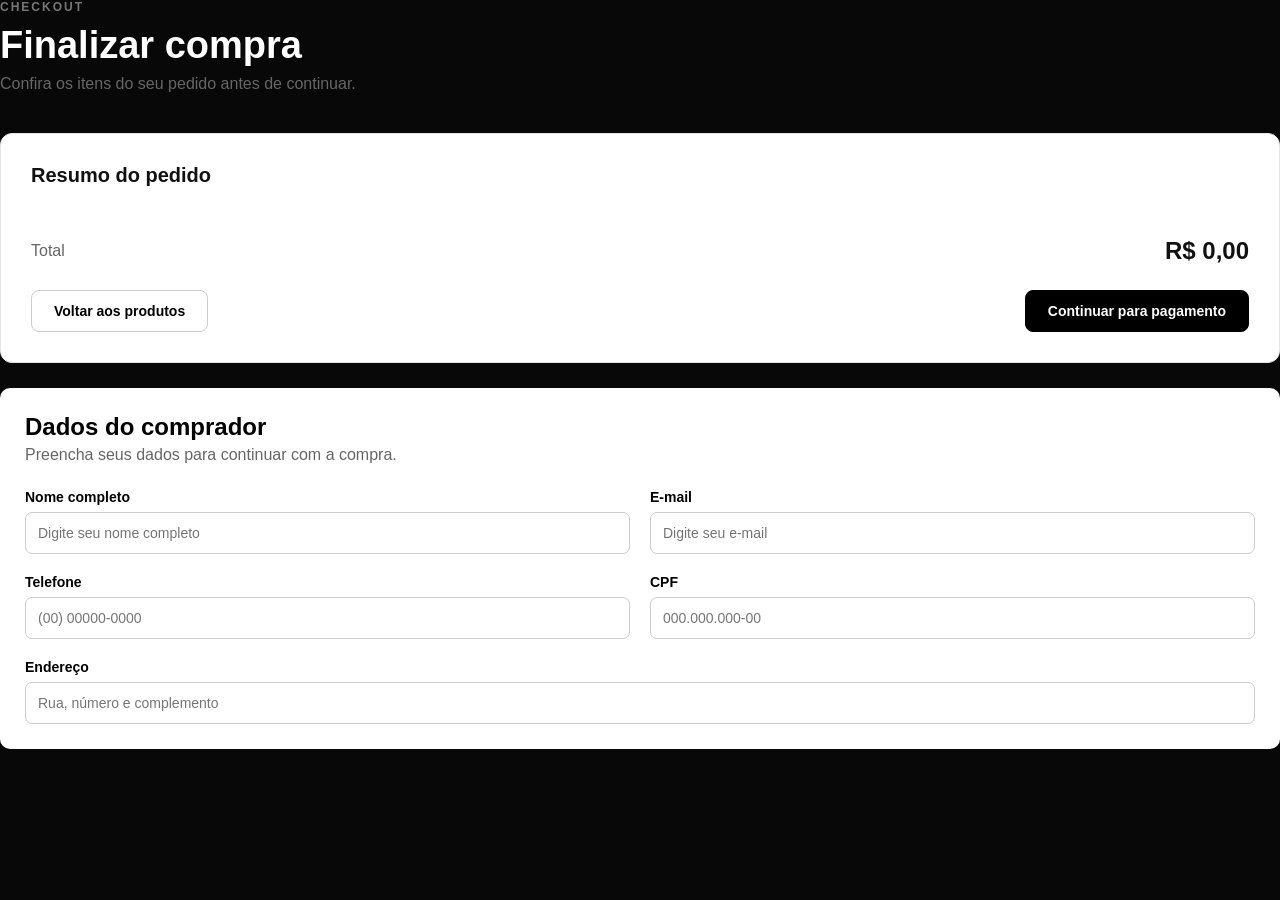
==== checkout.html @ 051f550e "Primeira versao do Harmonia Pianos" ====
<!DOCTYPE html>
<html lang="pt-br">

<head>
    <meta charset="UTF-8">
    <meta name="viewport" content="width=device-width, initial-scale=1.0">
    <title>Checkout | Harmonia Pianos</title>
    <link rel="stylesheet" href="style.css">
</head>

<body>

    <main>
        <div class="checkout-cabecalho">
            <p class="checkout-etapa">CHECKOUT</p>
            <h1>Finalizar compra</h1>
            <p>Confira os itens do seu pedido antes de continuar.</p>
        </div>

        <section class="resumo-pedido">
            <h2>Resumo do pedido</h2>

            <div id="checkout-itens"></div>

            <div class="checkout-total-area">
                <span>Total</span>
                <p id="checkout-total">R$ 0,00</p>
            </div>

            <div class="checkout-acoes">
                <a href="produto.html" class="btn-voltar-carrinho">
                    Voltar aos produtos
                </a>

                <button type="button" id="btn-continuar-pagamento">
                    Continuar para pagamento
                </button>
            </div>
        </section>

        <section class="dados-comprador">

            <h2>Dados do comprador</h2>
            <p>Preencha seus dados para continuar com a compra.</p>

            <form id="form-comprador">

                <div class="campo-formulario">
                    <label for="nome">Nome completo</label>
                    <input type="text" id="nome" name="nome" placeholder="Digite seu nome completo" required>
                </div>

                <div class="campo-formulario">
                    <label for="email">E-mail</label>
                    <input type="email" id="email" name="email" placeholder="Digite seu e-mail" required>
                </div>

                <div class="campo-formulario">
                    <label for="telefone">Telefone</label>
                    <input type="tel" id="telefone" name="telefone" placeholder="(00) 00000-0000" required>
                </div>

                <div class="campo-formulario">
                    <label for="cpf">CPF</label>
                    <input type="text" id="cpf" name="cpf" placeholder="000.000.000-00" required>
                </div>

                <div class="campo-formulario">
                    <label for="endereco">Endereço</label>
                    <input type="text" id="endereco" name="endereco" placeholder="Rua, número e complemento" required>
                </div>

            </form>

        </section>

        </div>

    </main>

    <script src="checkout.js"></script>
</body>

</html>
---- style.css ----
* {
    margin: 0;
    padding: 0;
    box-sizing: border-box;
    font-family: Arial, Helvetica, sans-serif;
}

:root {
    --fundo: #080808;
    --fundo-secundario: #111111;
    --card: #181818;
    --destaque: #FFFFFF;
    --texto-secundario: #b8b8b8;
    --destaque: #FFFFFF;
    --borda: #333333;
}

body {
    background-color: var(--fundo);
    color: var(--destaque);
}




.nav-bar {
    width: 100%;
    padding: 20px 40px;

    display: flex;
    justify-content: space-between;
    align-items: center;
    gap: 20px;

    background-color: var(--destaque);
    border-bottom: 1px solid var(--borda);
}

.nav-bar h1 {
    color: var(--fundo-secundario);
    font-size: 26px;
    white-space: nowrap;
}



.nav-search-cart {
    display: flex;
    align-items: center;
    gap: 12px;
}


.search-container {
    display: flex;
    align-items: center;
    background-color: var(--card);
    border: 1px solid var(--borda);
    border-radius: 25px;
    padding: 6px 14px;
    width: 320px;
    transition: border-color 0.3s ease, box-shadow 0.3s ease;
}

.search-container:focus-within {
    border-color: var(--destdestaque);
    box-shadow: 0 0 0 3px rgba(79, 70, 229, 0.25);
}

.search-container input {
    background: transparent;
    border: none;
    outline: none;
    color: var(--texto);
    font-size: 15px;
    width: 100%;
    padding: 6px 6px;
}

.search-container input::placeholder {
    color: var(--texto-secundario);
}

.search-container button {
    background: transparent;
    border: none;
    color: var(--texto-secundario);
    cursor: pointer;
    display: flex;
    align-items: center;
    justify-content: center;
    padding: 4px;
    border-radius: 50%;
    transition: color 0.2s ease, transform 0.2s ease;
}

.search-container button:hover {
    color: var(--texto);
    transform: scale(1.1);
}



.cart-btn {
    position: relative;
    display: flex;
    align-items: center;
    justify-content: center;
    width: 42px;
    height: 42px;
    background-color: var(--card);
    border: 1px solid var(--borda);
    border-radius: 50%;
    color: var(--texto-secundario);
    text-decoration: none;
    transition: all 0.3s ease;
    flex-shrink: 0;
}

.cart-btn:hover {
    color: var(--texto);
    border-color: var(--destaque);
    background-color: #2a3444;
    transform: translateY(-2px);
}

.cart-badge {
    position: absolute;
    top: -4px;
    right: -4px;
    background-color: var(--destaque);
    color: var(--texto);
    font-size: 11px;
    font-weight: bold;
    width: 18px;
    height: 18px;
    border-radius: 50%;
    display: flex;
    align-items: center;
    justify-content: center;
    border: 2px solid var(--fundo-secundario);
}

.nav-bar {
    flex-wrap: wrap;
}

.nav-bar1 ul {
    display: flex;
    align-items: center;
    flex-wrap: wrap;
    gap: 12px 30px;
    list-style: none;
}

@media (max-width: 768px) {

    .nav-bar1 ul {
        display: flex;
        flex-wrap: wrap;
        justify-content: center;
        gap: 12px 20px;
        list-style: none;
    }

}

.nav-bar1 a {
    color: var(--fundo);
    text-decoration: none;
    font-size: 16px;
    transition: 0.3s;
}

.nav-bar1 a:hover {
    color: #3D3D3D;
}



.container {
    width: 100%;
    max-width: 1200px;
    margin: 0 auto;
    padding: 40px 20px;

    min-height: 560px;

    display: flex;
    justify-content: center;
    align-items: center;
    gap: 30px;
    flex-wrap: wrap;
}




.card {
    width: 320px;
    min-height: 420px;
    background-color: var(--card);
    border: 1px solid var(--borda);
    border-radius: 14px;
    display: flex;
    flex-direction: column;
    overflow: hidden;
    transition: transform 0.3s ease, border-color 0.3s ease, box-shadow 0.3s ease;
}



.card-img-container {
    width: 100%;
    height: 200px;
    background-color: var(--fundo-secundario);
    overflow: hidden;
}

.card-img-container img {
    width: 100%;
    height: 100%;
    object-fit: cover;
    display: block;
    transition: transform 0.4s ease;
}


.card-content {
    padding: 22px 20px;
    display: flex;
    flex-direction: column;
    flex-grow: 1;
    justify-content: space-between;
}

.card h2 {
    color: var(--texto);
    font-size: 20px;
    margin-bottom: 12px;
    line-height: 1.3;
}


.card p {
    color: var(--texto-secundario);
    font-size: 14px;
    line-height: 1.6;
    margin-bottom: 20px;
    flex-grow: 1;
}




.card-footer {
    display: flex;
    flex-direction: column;
    gap: 14px;
    margin-top: auto;
}



.card span {
    color: var(--texto);
    font-size: 15px;
    font-weight: bold;
    letter-spacing: 0.5px;

}




.card button {
    width: 100%;
    padding: 12px;

    border: none;
    border-radius: 8px;

    background-color: var(--destaque);
    color: var(--fundo);

    font-size: 16px;
    font-weight: bold;

    cursor: pointer;

    transition: background-color 0.3s ease, transform 0.2s ease;
}

.card button:hover {
    background-color: #d9d9d9;
    color: #000000;
    transform: translateY(-2px);
}




.card:hover {
    transform: translateY(-8px);
    border-color: var(--destaque);
    box-shadow: 0 12px 28px rgba(0, 0, 0, 0.35);
}

.card:hover .card-img-container img {
    transform: scale(1.06);
}


.footer {
    margin-top: 30px;
    background-color: var(--destaque);
    border-top: 1px solid var(--borda);
}

@media (max-width: 768px) {
    .footer {
        margin-top: 30px;
    }
}


.footer-content {
    max-width: 1200px;
    margin: auto;
    padding: 50px 40px;

    display: flex;
    justify-content: space-between;
    gap: 40px;
}

.footer h2 {
    color: var(--fundo);
    margin-bottom: 10px;
}

.footer h3 {
    color: var(--fundo);
    margin-bottom: 15px;
}

.footer p {
    color: var(--fundo-secundario);
}

.footer-navegation {
    display: flex;
    flex-direction: column;
    gap: 10px;
}

.footer-navegation a {
    color: var(--fundo);
    text-decoration: none;
    transition: 0.3s;
}

.footer-navegation a:hover {
    color: #3D3D3D;
}

.footer-contact p {
    margin-bottom: 10px;
}

.footer-bottom {
    padding: 20px;
    text-align: center;
    border-top: 1px solid var(--borda);
}



@media (max-width: 768px) {
    .nav-bar {
        flex-direction: column;
        gap: 15px;
        text-align: center;
        padding: 20px;
    }

    .nav-search-cart {
        width: 100%;
        max-width: 400px;
        justify-content: center;
    }

    .search-container {
        flex: 1;
        width: 100%;
    }

    .container {
        padding: 40px 15px;
        gap: 20px;
    }

    .card {
        width: 100%;
        max-width: 340px;
    }

    .footer-content {
        flex-direction: column;
        text-align: center;
        gap: 30px;
    }
}


.produto-img {
    width: 100%;
    height: 280px;
    object-fit: cover;
    border-radius: 8px;
}

.produto-card {
    width: 400px;
    background-color: #FFFFFF;
    color: black;
    border-radius: 12px;
    overflow: hidden;
    padding: 15px;
}

.produto-card h2 {
    margin-top: 15px;
    margin-bottom: 8px;
}

.produto-card p {
    margin-bottom: 10px;
}

.preço {
    font-size: 22px;
    font-weight: bold;
}

.btn-comprar {
    width: 100%;
    padding: 12px;
    border: none;
    border-radius: 8px;
    background-color: black;
    color: white;
    font-size: 16px;
    cursor: pointer;
}

.btn-comprar:hover {
    background-color: #333;
}

.produto-card {
    transition: transform 0.3s ease;
}

.produto-card:hover {
    transform: translateY(-5px);
}

.produtos {
    display: flex;
    flex-wrap: wrap;
    gap: 25px;
    padding: 30px 20px;
}

.produtos-titulo {
    padding: 30px 20px 0;
}

.produtos-titulo h1 {
    margin-bottom: 8px;
}

.carrinho-modal {
    display: none;
    position: fixed;
    top: 0;
    left: 0;
    width: 100%;
    height: 100%;


    background-color: rgb(0, 0, 0, 0.6);


    z-index: 999;
}



.carrinho-conteudo {
    background-color: white;
    color: black;
    width: 350px;
    max-width: 100%;
    height: 100%;
    padding: 20px;
    box-sizing: border-box;

    position: absolute;
    top: 0;
    right: 0;

    border-radius: 0;
    overflow-y: auto;
    box-shadow: -5px 0 20px rgba(0, 0, 0, 0.2);
    transform: translateX(100%);
    transition: transform 0.3s ease;
}

.carrinho-modal.show .carrinho-conteudo {
    transform: translateX(0);
}



.carrinho-item {
    padding: 15px 0;
    border-bottom: 1px solid #ddd;
}

.fechar-carrinho {
    width: 100%;
    padding: 10px;
    margin-top: 15px;

    background-color: #000;
    color: white;

    border: none;
    border-radius: 6px;

    cursor: pointer;
}

.fechar-carrinho:hover {
    background-color: #333;
}

/* Controle de quantidade */

.controle-quantidade {
    display: flex;
    align-items: center;
    gap: 12px;
    margin: 12px 0;
}

.controle-quantidade button {
    width: 30px;
    height: 32px;
    background-color: #111;
    color: white;
    border: none;
    border-radius: 6px;
    cursor: pointer;
    font-size: 18px;
    transition: 0.2s;
}

.controle-quantidade button:hover {
    background-color: #555;
}

.controle-quantidade span {
    font-size: 16px;
    font-weight: bold;
}

.remover-item {
    background-color: transparent;
    color: #d32f2f;
    border: 1px solid #d32f2f;
    border-radius: 6px;
    padding: 6px 12px;
    cursor: pointer;
    font-size: 14px;
    transition: 0.2s;
}

.remover-item:hover {
    background-color: #d32f2f;
    color: white;
}


.carrinho-conteudo {
    transform: translateX(110%);
    transition: transform 0.3s ease;
}

.carrinho-modal.aberto .carrinho-conteudo {
    transform: translateX(0);
}

#mensagem-busca {
    display: none;
    text-align: center;
    margin-top: 30px;
    font-size: 18px;
}

.finalizar-compra {
    width: 100%;
    background-color: #000;
    color: white;
    border: none;
    padding: 12px;
    margin-top: 15px;
    border-radius: 6px;
    cursor: pointer;
    font-size: 16px;
    transition: 0.2s;

}

.finalizar-compra:hover {
    background-color: #333333;
}

/* ===- CHECKOUT ==== */

.checkout-page {
    min-height: 100vh;
    background: #f5f5f5;
    color: #111;
    padding: 50px 20px;
}

.checkout-container {
    max-width: 900px;
    margin: 0 auto;
}

.voltar-produtos {
    display: block;
    max-width: 900px;
    margin: 0 auto 30px;
    color: #555;
    text-decoration: none;
    font-size: 14px;
}

.voltar-produtos:hover {
    color: #000;
}

.checkout-cabecalho {
    margin-bottom: 40px;
}

.checkout-etapa {
    font-size: 12px;
    font-weight: 600;
    letter-spacing: 2px;
    color: #777;
    margin-bottom: 10px;
}

.checkout-cabecalho h1 {
    font-size: 38px;
    margin-bottom: 8px;
}

.checkout-cabecalho>p:last-child {
    color: #666;
}

.resumo-pedido {
    background: #fff;
    padding: 30px;
    border: 1px solid #e5e5e5;
    border-radius: 12px;
}

.resumo-pedido h2 {
    font-size: 20px;
    margin-bottom: 25px;
}

.checkout-item {
    padding: 20px 0;
    border-bottom: 1px solid #e5e5e5;
}

.checkout-item h3 {
    font-size: 17px;
    margin-bottom: 8px;
}

.checkout-item p {
    color: #666;
    font-size: 14px;
    margin: 3px 0;
}

.checkout-total-area {
    display: flex;
    justify-content: space-between;
    align-items: center;
    padding-top: 25px;
    margin-top: 5px;
}

.checkout-total-area span {
    color: #666;
}

#checkout-total {
    font-size: 24px;
    font-weight: 700;
    margin: 0;
}

/* Correção das cores do checkout */

.resumo-pedido,
.resumo-pedido h2,
.checkout-item h3,
.checkout-total-area,
#checkout-total {
    color: #111;
}

.checkout-item h3 {
    font-weight: 600;
}

.checkout-total-area #checkout-total {
    color: #111;
}

/* Ações dp checkout */

.checkout-acoes {
    display: flex;
    justify-content: space-between;
    align-items: center;
    gap: 15px;
    margin-top: 25px;
}

.btn-voltar-carrinho,
#btn-continuar-pagamento {
    padding: 12px 22px;
    border-radius: 8px;
    font-size: 14px;
    font-weight: 600;
    cursor: pointer;
    transition: 0.3s ease;
}

/* Voltar aos produtos */

.btn-voltar-carrinho {
    color: #000;
    background: transparent;
    border: 1px solid #ccc;
    text-decoration: none;
}

.btn-voltar-carrinho:hover {
    background: #f2f2f2;
}

/* Continuar para pagamento */

#btn-continuar-pagamento {
    background: #000;
    color: #fff;
    border: 1px solid #000;
}

#btn-continuar-pagamento:hover {
    background: #333;
    transform: translateY(-2px);
}

/* Dados do comprador */

.dados-comprador {
    background: #fff;
    color: #000;
    margin-top: 25px;
    padding: 25px;
    border-radius: 10px;
}

.dados-comprador h2 {
    margin-bottom: 5px;
}

.dados-comprador>p {
    color: #666;
    margin-bottom: 25px;
}

#form-comprador {
    display: grid;
    grid-template-columns: repeat(2, 1fr);
    gap: 20px;
}

.campo-formulario {
    display: flex;
    flex-direction: column;
    gap: 7px;
}

.campo-formulario:last-child {
    grid-column: 1 / -1;
}

.campo-formulario label {
    font-size: 14px;
    font-weight: 600;
}

.campo-formulario input {
    width: 100%;
    padding: 12px;
    border: 1px solid #ccc;
    border-radius: 7px;
    font-size: 14px;
    outline: none;
    box-sizing: border-box;
    transition: 0.2s ease;
}

.campo-formulario input:focus {
    border-color: #000;
}


/* Página de pagamento */


.pagamento-cabecalho {
    padding: 40px 25px 25px;
    color: #fff;
}

.pagamento-etapa {
    font-size: 13px;
    letter-spacing: 2px;
    color: #aaa;
    margin-bottom: 8px;
}

.pagamento-cabecalho h1 {
    font-size: 32px;
    margin-bottom: 8px;
}

.pagamento-cabecalho>p:last-child {
    color: #aaa;
}

.pagamento-container {
    background: #fff;
    color: #000;
    margin: 0 25px;
    padding: 25px;
    border-radius: 10px;
}

.pagamento-container h2 {
    margin-bottom: 20px;
}

.opcoes-pagamento {
    display: grid;
    grid-template-columns: repeat(3, 1fr);
    gap: 15px;
}

.opcao-pagamento {
    background: #fff;
    color: #000;
    border: 1px solid #ccc;
    border-radius: 8px;
    padding: 20px;
    font-size: 16px;
    font-weight: 600;
    cursor: pointer;
    transition: 0.3s ease;
}

.opcao-pagamento:hover {
    background: #000;
    color: #fff;
    border-color: #000;
    transform: translateY(-2px);
}

#detalhes-pagamento {
    margin-top: 25px;
}

.detalhe-pix,
.detalhe-boleto {
    padding: 20px;
    background-color: #f7f7f7;
    border-radius: 8px;
}

.detalhes-pix h3,
.detalhes-boleto h3 {
    font-size: 20px;
    margin-bottom: 8px;
}

.detalhes-pix p,
.detalhe-boleto p {
    color: #555;
    margin-bottom: 18px;
}

.btn-finalizar-pix,
.btn-finalizar-boleto {
    background-color: #000;
    color: #FFFFFF;
    border: none;
    border-radius: 7px;
    padding: 12px 20px;
    font-size: 14px;
    cursor: pointer;
    transition: 0, 3s ease;
}

.btn-finalizar-pix:hover,
.btn-finalizar-boleto:hover {
    background-color: #333;
    transform: translateY(-2px);
}

.btn-finalizar-boleto {
    margin-top: 12px;
}


/* ==== PAGAMENTO COM CARTÃO ==== */

#detalhes-pagamento {
    margin-top: 24px;
}

/* CARTÃO */

.detalhes-cartao {
    display: grid;
    grid-template-columns: 1fr 1fr;
    gap: 16px;
}

.detalhes-cartao h3 {
    grid-column: 1 / -1;
    font-size: 20px;
    margin: 0 0 4px;
}

.campo-cartao {
    display: flex;
    flex-direction: column;
    gap: 7px;
}

.campo-cartao label {
    font-size: 14px;
    font-weight: 600;
}

.campo-cartao input {
    width: 100%;
    padding: 12px;
    border: 1px solid #ccc;
    border-radius: 7px;
    font-size: 15px;
    outline: none;
    transition: 0, 2s ease;
}

.campo-cartao input:focus {
    border-color: #000;
}

.btn-finalizar-cartao {
    grid-column: 1 / -1;

    background: #000;
    color: #FFFFFF;

    border: none;
    border-radius: 7px;

    padding: 13px 22px;

    font-size: 14px;
    font-weight: 600;

    cursor: pointer;
    width: fit-content;

    transition: 0.3s ease;
}

.btn-finalizar-cartao:hover {
    transform: translateY(-2px);
    opacity: 0.85;
}

/* CELULAR */

@media (max-width: 600px) {
    .detalhes-cartao {
        grid-template-columns: 1fr;
    }

    .detalhes-cartao h3,
    .btn-finalizar-cartao {
        grid-column: 1;
    }

    .btn-finalizar-cartao {
        width: 100%;
    }
}

.btn-confirmar-pix,
.btn-confirmar-boleto {
    background-color: #000;
    color: #fff;
    border: none;
    border-radius: 8px;
    padding: 14px 20px;
    margin-top: 15px;
    font-size: 14px;
    font-weight: 600;
    cursor: pointer;
    transition: 0.3s ease;
}

.btn-confirmar-pix:hover,
.btn-confirmar-boleto:hover {
    background-color: #333;
    transform: translateY(-2px);
}


/* Confirmação do pagamento */

.pagamento-sucesso {
    display: flex;
    flex-direction: column;
    align-items: flex-start;
    gap: 15px;
    padding: 20px 0;
}

.pagamento-sucesso h3 {
    font-size: 22px;
    font-weight: 700;
    color: #111;
}

.pagamento-sucesso p {
    font-size: 15px;
    line-height: 1.6;
    color: #555;
}

.btn-confirmar-cartao {
    background-color: #000;
    color: #FFFFFF;
    border: none;
    border-radius: 8px;
    padding: 14px 24px;
    font-size: 14px;
    font-weight: 600;
    cursor: pointer;
    margin-top: 10px;
    transition: background-color 0.3s ease;
}

.btn-confirmar-cartao:hover {
    background-color: #333;
}


/* Página de confirmação do pedido */


.pagina-confirmacao {
    min-height: 100vh;
    background-color: #080808;
    display: flex;
    justify-content: center;
    align-items: center;
    padding: 30px 20px;
}

.confirmacao-card {
    background-color: #FFFFFF;
    color: #111;
    width: 100%;
    max-width: 650px;
    padding: 40px;
    border-radius: 12px;
}

.confirmacao-card h1 {
    font-size: 30px;
    margin-bottom: 20px;
}

.confirmacao-card h2 {
    font-size: 22px;
    margin-top: 30px;
    margin-bottom: 15px;
}

.confirmacao-card p {
    font-size: 16px;
    line-height: 1.6;
    margin-bottom: 12px;
}

.btn-voltar-loja {
    display: inline-block;
    background-color: #000000;
    color: #FFFFFF;
    padding: 14px 24px;
    border-radius: 8px;
    text-decoration: none;
    font-weight: 600;
    margin-top: 25px;
    transition: background-color 0.3 ease;
}

.btn-voltar-loja:hover {
    background-color: #333333;
}

@media (max-width: 600px) {
    .confirmacao-card {
        padding: 25px;
    }

    .confirmacao-card h1 {
        font-size: 25px;
    }
}

/* REPONSIVIDADE - CELULAR */

@media (max-width: 768px) {

    /* Página de produtos */
    .produtos-container,
    .produtos-grid,
    .lista-produtos {
        display: grid;
        grid-template-columns: 1fr;
        gap: 20px;
        padding: 15px;
    }

    /* Imagens dos produtos */
    .produto-card img {
        width: 100%;
        height: auto;
        object-fit: contain;
    }

    /* Cards dos produtos */
    .produto-card {
        width: 100%;
        max-width: 100%;
        box-sizing: border-box;
    }

    /* Botões */
    .produtos-card button {
        width: 100%;
    }
}
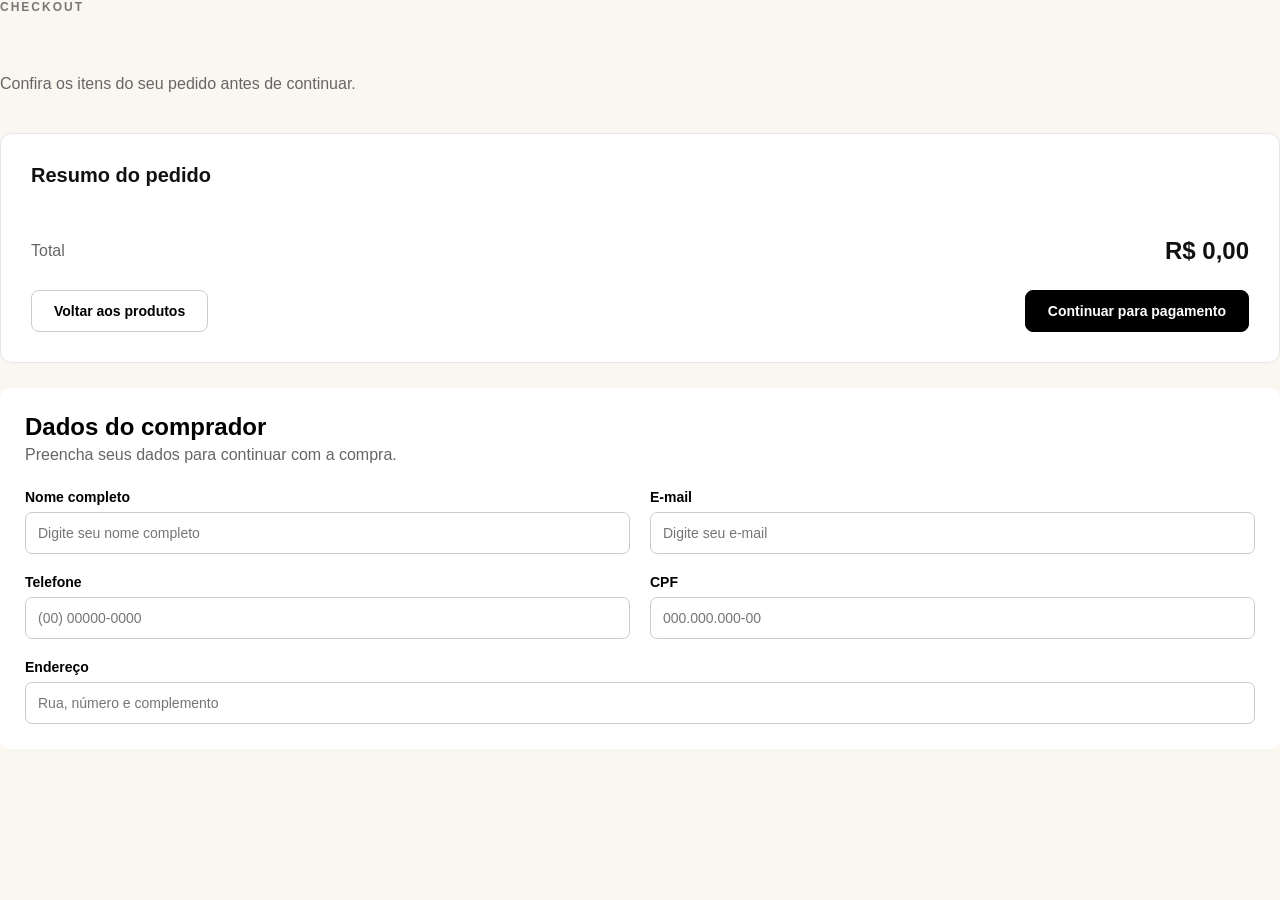
==== commit 8f385e86: "Adiciona novos instrumentos e melhora os cards" ====
--- a/checkout.html
+++ b/checkout.html
@@ -4,7 +4,7 @@
 <head>
     <meta charset="UTF-8">
     <meta name="viewport" content="width=device-width, initial-scale=1.0">
-    <title>Checkout | Harmonia Pianos</title>
+    <title>Checkout | Harmonia Music</title>
     <link rel="stylesheet" href="style.css">
 </head>
 
--- a/style.css
+++ b/style.css
@@ -1,3 +1,4 @@
+/* ===== CONFIGURAÇÕES GERAIS ===== */
 * {
     margin: 0;
     padding: 0;
@@ -6,40 +7,44 @@
 }
 
 :root {
-    --fundo: #080808;
-    --fundo-secundario: #111111;
-    --card: #181818;
-    --destaque: #FFFFFF;
-    --texto-secundario: #b8b8b8;
-    --destaque: #FFFFFF;
+    --fundo: #121212;
+    --fundo-secundario: #282828;
+    --card: #282828;
+    --destaque: #F4B942;
+    --texto: #faf7f0;
+    --destaque: #F4B942;
     --borda: #333333;
 }
 
 body {
-    background-color: var(--fundo);
-    color: var(--destaque);
-}
-
-
-
-
+    background-color: var(--texto);
+    color: #faf7f0;
+}
+
+
+
+
+/* ===== CABEÇALHO E NAVEGAÇÃO ===== */
 .nav-bar {
     width: 100%;
     padding: 20px 40px;
-
     display: flex;
     justify-content: space-between;
     align-items: center;
     gap: 20px;
-
-    background-color: var(--destaque);
+    background-color: var(--fundo);
     border-bottom: 1px solid var(--borda);
 }
 
 .nav-bar h1 {
-    color: var(--fundo-secundario);
+    color: var(--texto);
     font-size: 26px;
     white-space: nowrap;
+}
+
+.nav-bar1 a {
+    color: var(--texto);
+    text-decoration: none;
 }
 
 
@@ -128,7 +133,7 @@
     position: absolute;
     top: -4px;
     right: -4px;
-    background-color: var(--destaque);
+    background-color: var(--texto);
     color: var(--texto);
     font-size: 11px;
     font-weight: bold;
@@ -166,18 +171,19 @@
 }
 
 .nav-bar1 a {
-    color: var(--fundo);
+    color: var(--texto);
     text-decoration: none;
     font-size: 16px;
     transition: 0.3s;
 }
 
 .nav-bar1 a:hover {
-    color: #3D3D3D;
-}
-
-
-
+    color: var(--destaque);
+}
+
+
+
+/* ===== CARDS DA PÁGINA INICIAL ===== */
 .container {
     width: 100%;
     max-width: 1200px;
@@ -232,6 +238,7 @@
     flex-direction: column;
     flex-grow: 1;
     justify-content: space-between;
+    gap: 12px;
 }
 
 .card h2 {
@@ -276,23 +283,18 @@
 .card button {
     width: 100%;
     padding: 12px;
-
     border: none;
     border-radius: 8px;
-
-    background-color: var(--destaque);
+    background-color: var(--texto);
     color: var(--fundo);
-
     font-size: 16px;
     font-weight: bold;
-
     cursor: pointer;
-
     transition: background-color 0.3s ease, transform 0.2s ease;
 }
 
 .card button:hover {
-    background-color: #d9d9d9;
+    background-color: #e5dfd3;
     color: #000000;
     transform: translateY(-2px);
 }
@@ -311,9 +313,10 @@
 }
 
 
+/* ===== RODAPÉ ===== */
 .footer {
     margin-top: 30px;
-    background-color: var(--destaque);
+    background-color: var(--fundo-secundario);
     border-top: 1px solid var(--borda);
 }
 
@@ -335,17 +338,17 @@
 }
 
 .footer h2 {
-    color: var(--fundo);
+    color: var(--texto);
     margin-bottom: 10px;
 }
 
 .footer h3 {
-    color: var(--fundo);
+    color: var(--texto);
     margin-bottom: 15px;
 }
 
 .footer p {
-    color: var(--fundo-secundario);
+    color: var(--texto);
 }
 
 .footer-navegation {
@@ -355,13 +358,13 @@
 }
 
 .footer-navegation a {
-    color: var(--fundo);
+    color: var(--texto);
     text-decoration: none;
     transition: 0.3s;
 }
 
 .footer-navegation a:hover {
-    color: #3D3D3D;
+    color: var(--destaque);
 }
 
 .footer-contact p {
@@ -376,6 +379,7 @@
 
 
 
+/* ===== AJUSTES RESPONSIVOS ===== */
 @media (max-width: 768px) {
     .nav-bar {
         flex-direction: column;
@@ -413,6 +417,7 @@
 }
 
 
+/* ===== CATÁLOGO DE PRODUTOS ===== */
 .produto-img {
     width: 100%;
     height: 280px;
@@ -481,6 +486,7 @@
     margin-bottom: 8px;
 }
 
+/* ===== CARRINHO DE COMPRAS ===== */
 .carrinho-modal {
     display: none;
     position: fixed;
@@ -547,7 +553,7 @@
     background-color: #333;
 }
 
-/* Controle de quantidade */
+
 
 .controle-quantidade {
     display: flex;
@@ -603,6 +609,7 @@
     transform: translateX(0);
 }
 
+/* ===== MENSAGEM DA BUSCA ===== */
 #mensagem-busca {
     display: none;
     text-align: center;
@@ -610,6 +617,7 @@
     font-size: 18px;
 }
 
+/* ===== FINALIZAÇÃO DA COMPRA ===== */
 .finalizar-compra {
     width: 100%;
     background-color: #000;
@@ -628,8 +636,9 @@
     background-color: #333333;
 }
 
-/* ===- CHECKOUT ==== */
-
+
+
+/* ===== CHECKOUT E RESUMO DO PEDIDO ===== */
 .checkout-page {
     min-height: 100vh;
     background: #f5f5f5;
@@ -722,7 +731,7 @@
     margin: 0;
 }
 
-/* Correção das cores do checkout */
+
 
 .resumo-pedido,
 .resumo-pedido h2,
@@ -740,7 +749,7 @@
     color: #111;
 }
 
-/* Ações dp checkout */
+
 
 .checkout-acoes {
     display: flex;
@@ -760,7 +769,7 @@
     transition: 0.3s ease;
 }
 
-/* Voltar aos produtos */
+
 
 .btn-voltar-carrinho {
     color: #000;
@@ -773,7 +782,7 @@
     background: #f2f2f2;
 }
 
-/* Continuar para pagamento */
+
 
 #btn-continuar-pagamento {
     background: #000;
@@ -786,8 +795,9 @@
     transform: translateY(-2px);
 }
 
-/* Dados do comprador */
-
+
+
+/* ===== DADOS DO COMPRADOR ===== */
 .dados-comprador {
     background: #fff;
     color: #000;
@@ -842,9 +852,10 @@
 }
 
 
-/* Página de pagamento */
-
-
+
+
+
+/* ===== PÁGINA DE PAGAMENTO ===== */
 .pagamento-cabecalho {
     padding: 40px 25px 25px;
     color: #fff;
@@ -949,14 +960,15 @@
 }
 
 
-/* ==== PAGAMENTO COM CARTÃO ==== */
+
 
 #detalhes-pagamento {
     margin-top: 24px;
 }
 
-/* CARTÃO */
-
+
+
+/* ===== PAGAMENTO COM CARTÃO ===== */
 .detalhes-cartao {
     display: grid;
     grid-template-columns: 1fr 1fr;
@@ -1019,7 +1031,7 @@
     opacity: 0.85;
 }
 
-/* CELULAR */
+
 
 @media (max-width: 600px) {
     .detalhes-cartao {
@@ -1057,8 +1069,9 @@
 }
 
 
-/* Confirmação do pagamento */
-
+
+
+/* ===== CONFIRMAÇÃO DO PAGAMENTO ===== */
 .pagamento-sucesso {
     display: flex;
     flex-direction: column;
@@ -1097,9 +1110,10 @@
 }
 
 
-/* Página de confirmação do pedido */
-
-
+
+
+
+/* ===== PÁGINA DE CONFIRMAÇÃO DO PEDIDO ===== */
 .pagina-confirmacao {
     min-height: 100vh;
     background-color: #080808;
@@ -1161,11 +1175,12 @@
     }
 }
 
-/* REPONSIVIDADE - CELULAR */
-
+
+
+/* ===== RESPONSIVIDADE DOS PRODUTOS ===== */
 @media (max-width: 768px) {
 
-    /* Página de produtos */
+    
     .produtos-container,
     .produtos-grid,
     .lista-produtos {
@@ -1175,22 +1190,185 @@
         padding: 15px;
     }
 
-    /* Imagens dos produtos */
+    
     .produto-card img {
         width: 100%;
         height: auto;
         object-fit: contain;
     }
 
-    /* Cards dos produtos */
+    
     .produto-card {
         width: 100%;
         max-width: 100%;
         box-sizing: border-box;
     }
 
-    /* Botões */
+    
     .produtos-card button {
         width: 100%;
     }
+}
+
+
+
+/* ===== PÁGINA FALE CONOSCO ===== */
+.contato-pagina {
+    max-width: 800px;
+    margin: 60px auto;
+    padding: 0 20px;
+}
+
+#form-contato {
+    display: flex;
+    flex-direction: column;
+    gap: 12px;
+}
+
+#form-contato input,
+#form-contato textarea {
+    padding: 12px;
+    background-color: var(--card);
+    color: var(--texto);
+    border: 1px solid var(--borda);
+    border-radius: 8px;
+}
+
+#form-contato button {
+    padding: 14px;
+    background-color: var(--texto);
+    color: var(--fundo);
+    border: none;
+    border-radius: 8px;
+    font-size: 16px;
+    font-weight: bold;
+    cursor: pointer;
+    transition: background-color 0.3s ease, transform 0.2s ease;
+}
+
+#form-contato button:hover {
+    background-color: #d9d9d9;
+    transform: translateY(-1px);
+}
+
+.contato-card {
+    background-color: var(--card);
+    border: 1px solid var(--borda);
+    border-radius: 12px;
+    padding: 30px;
+}
+
+.contato-info {
+    margin-top: 60px;
+    padding: 10px 20px;
+    background-color: var(--fundo-secundario);
+    border-top: 1px solid var(--borda);
+    text-align: center;
+    width: 100vw;
+    margin-left: calc(50% - 50vw);
+    min-height: 100vh;
+    display: flex;
+    flex-direction: column;
+    text-align: center;
+}
+
+.contato-header {
+    display: flex;
+    justify-content: space-between;
+    align-items: center;
+    padding: 20px 40px;
+    background-color: var(--destaque);
+    color: var(--fundo);
+}
+
+.contato-header nav a {
+    color: var(--fundo);
+    text-decoration: none;
+    font-size: 16px;
+    margin-left: 25px;
+}
+
+.contato-header nav a:hover {
+    color: #666666;
+}
+
+.pagina-contato {
+    min-height: 100vh;
+    display: flex;
+    flex-direction: column;
+}
+
+.pagina-contato .contato-pagina {
+    flex: 1;
+}
+
+.pagina-contato .contato-info {
+    margin-top: 100px;
+    text-align: center;
+}
+
+/* ==== INSTRUMENTOS EM DESTAQUE ==== */
+
+.instrumentos-destaque {
+    max-width: 1200px;
+    margin: 60px auto;
+    padding: 0 20px;
+}
+
+.instrumentos-destaque h2 {
+    text-align: left;
+    font-size: 28px;
+    margin-bottom: 25px;
+    color: #222222;
+    font-size: 28px;
+    margin-bottom: 30px;
+}
+.produto-destaque {
+    background-color: var(--card);
+    padding: 25px;
+    border: 1px solid var(--borda);
+    border-radius: 12px;
+    max-width: 300px;
+    transition: transform 0.3s ease;
+    flex: 1;
+    border-bottom: 2px solid #b8860b;
+}
+
+.produto-destaque:hover {
+    transform: translateY(-5px);
+}
+
+.referencia {
+    color: #D4A64A;
+}
+
+.produto-destaque h3 {
+    color: #D4A64A;
+    margin-top: 15px;
+    margin-bottom: 10px;
+}
+
+.produto-destaque p {
+    margin-bottom: 12px;
+}
+
+.produto-destaque img {
+    width: 100%;
+    height: 200px;
+    object-fit: cover;
+    border-radius: 8px;
+}
+
+.imagem-bateria {
+    object-position: center 65%;
+}
+
+.lista-instrumentos {
+    display: flex;
+    justify-content: flex-start;
+    gap: 20px;
+}
+
+.imagem-baixo {
+    object-position: center 60%;
 }
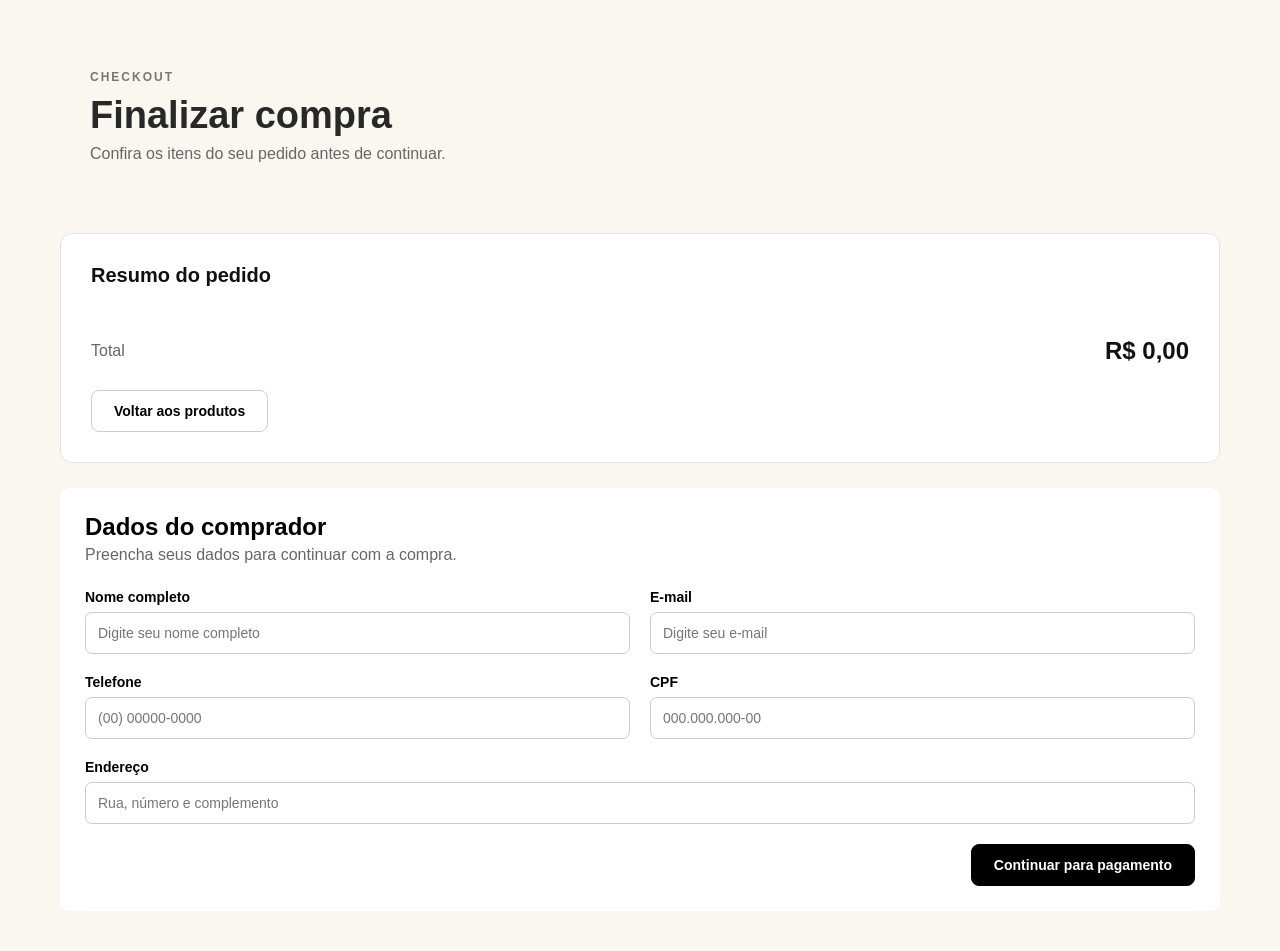
==== commit 3adbe6ba: "Melhora no layout e responsividade do checkout" ====
--- a/checkout.html
+++ b/checkout.html
@@ -10,7 +10,7 @@
 
 <body>
 
-    <main>
+    <main class="checkout-container">
         <div class="checkout-cabecalho">
             <p class="checkout-etapa">CHECKOUT</p>
             <h1>Finalizar compra</h1>
@@ -31,10 +31,6 @@
                 <a href="produto.html" class="btn-voltar-carrinho">
                     Voltar aos produtos
                 </a>
-
-                <button type="button" id="btn-continuar-pagamento">
-                    Continuar para pagamento
-                </button>
             </div>
         </section>
 
@@ -72,6 +68,10 @@
 
             </form>
 
+            <button type="button" id="btn-continuar-pagamento">
+                    Continuar para pagamento
+                </button>
+
         </section>
 
         </div>
--- a/style.css
+++ b/style.css
@@ -134,7 +134,7 @@
     top: -4px;
     right: -4px;
     background-color: var(--texto);
-    color: var(--texto);
+    color: var(--fundo);
     font-size: 11px;
     font-weight: bold;
     width: 18px;
@@ -666,6 +666,7 @@
 
 .checkout-cabecalho {
     margin-bottom: 40px;
+    padding: 30px;
 }
 
 .checkout-etapa {
@@ -679,6 +680,7 @@
 .checkout-cabecalho h1 {
     font-size: 38px;
     margin-bottom: 8px;
+    color: var(--fundo-secundario);
 }
 
 .checkout-cabecalho>p:last-child {
@@ -748,7 +750,6 @@
 .checkout-total-area #checkout-total {
     color: #111;
 }
-
 
 
 .checkout-acoes {
@@ -770,7 +771,6 @@
 }
 
 
-
 .btn-voltar-carrinho {
     color: #000;
     background: transparent;
@@ -783,8 +783,10 @@
 }
 
 
-
 #btn-continuar-pagamento {
+    margin-top: 20px;
+    display: block;
+    margin-left: auto;
     background: #000;
     color: #fff;
     border: 1px solid #000;
@@ -858,7 +860,7 @@
 /* ===== PÁGINA DE PAGAMENTO ===== */
 .pagamento-cabecalho {
     padding: 40px 25px 25px;
-    color: #fff;
+    color: var(--fundo);
 }
 
 .pagamento-etapa {
@@ -960,8 +962,6 @@
 }
 
 
-
-
 #detalhes-pagamento {
     margin-top: 24px;
 }
@@ -1045,6 +1045,10 @@
 
     .btn-finalizar-cartao {
         width: 100%;
+    }
+
+    #form-comprador {
+        grid-template-columns: 1fr;
     }
 }
 
@@ -1310,7 +1314,7 @@
 /* ==== INSTRUMENTOS EM DESTAQUE ==== */
 
 .instrumentos-destaque {
-    max-width: 1200px;
+    max-width: 1600px;
     margin: 60px auto;
     padding: 0 20px;
 }
@@ -1328,9 +1332,9 @@
     padding: 25px;
     border: 1px solid var(--borda);
     border-radius: 12px;
-    max-width: 300px;
     transition: transform 0.3s ease;
-    flex: 1;
+    flex: 1 1 0;
+    min-width: 0;
     border-bottom: 2px solid #b8860b;
 }
 
@@ -1367,8 +1371,35 @@
     display: flex;
     justify-content: flex-start;
     gap: 20px;
+    flex-wrap: wrap;
 }
 
 .imagem-baixo {
     object-position: center 60%;
-}+}
+
+/* ==== RESPONSIVIDADE DOS INSTRUMENTOS EM DESTAQUE ==== */
+
+@media (max-width: 768px) {
+    .lista-instrumentos {
+        flex-wrap: wrap;
+    }
+
+    .produto-destaque {
+        flex: 1 1 100%;
+        max-width: 100%;
+    }
+}
+
+.finalizar-compra:disabled {
+    background-color: #999;
+    cursor: not-allowed;
+    opacity: 1.0;
+}
+
+.checkout-container {
+    max-width: 1200px;
+    margin: 0 auto;
+    padding: 40px 20px;
+}
+
